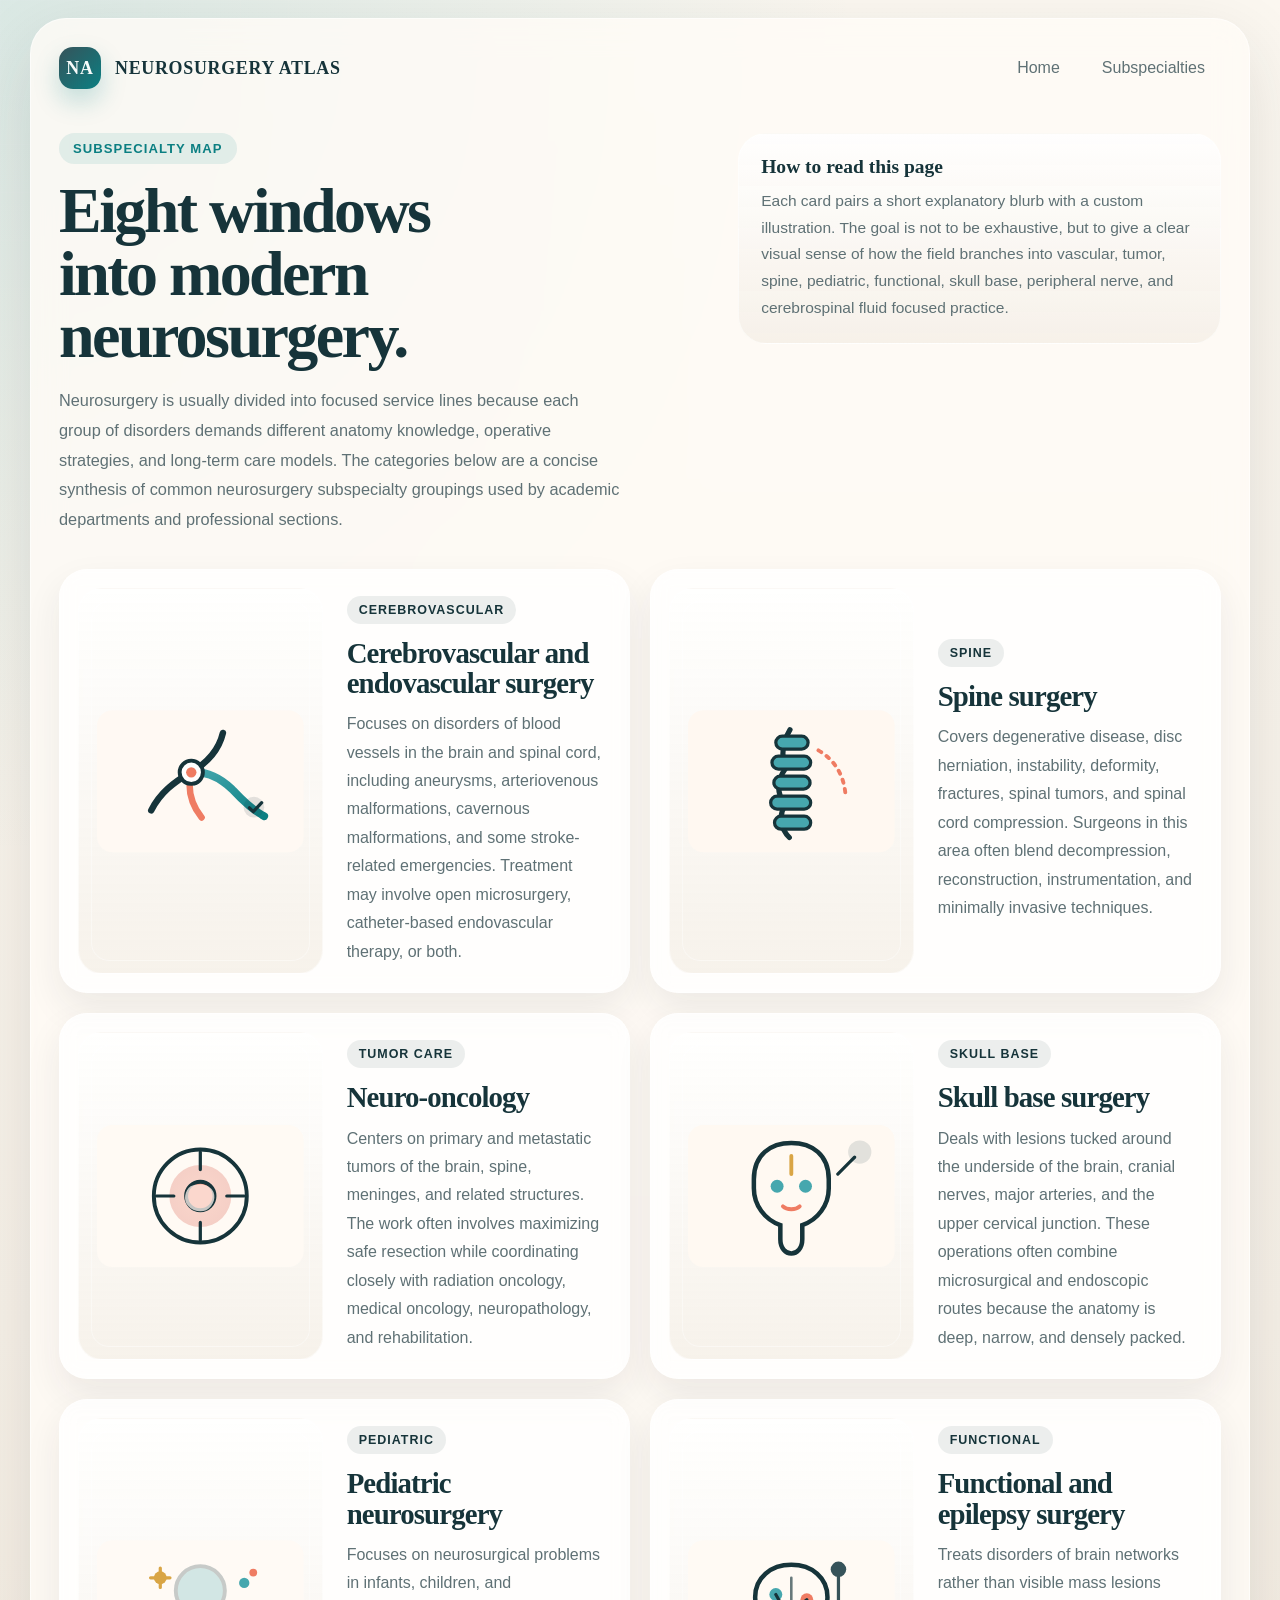
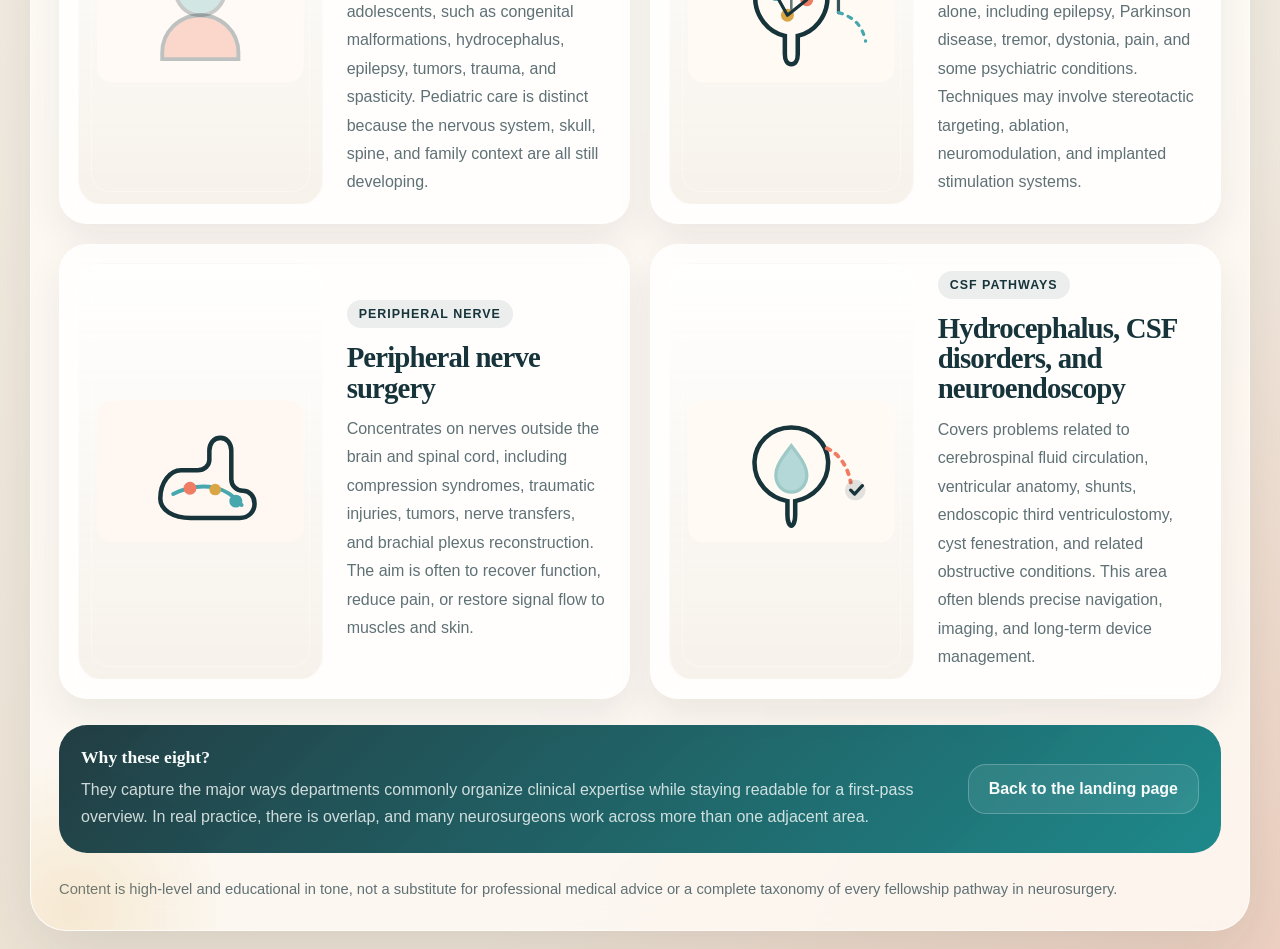
==== subspecialties.html @ a89c5b6d "Create neurosurgery landing page and subspecialty guide" ====
<!DOCTYPE html>
<html lang="en">
<head>
  <meta charset="UTF-8">
  <meta name="viewport" content="width=device-width, initial-scale=1.0">
  <title>Neurosurgery Subspecialties</title>
  <style>
    :root {
      --bg: #f6f0e7;
      --panel: rgba(255, 255, 255, 0.76);
      --panel-strong: rgba(255, 252, 246, 0.86);
      --ink: #16343a;
      --muted: #5f7175;
      --teal: #0b7f82;
      --sea: #46a7ae;
      --coral: #ef7c63;
      --gold: #d9a545;
      --sage: #8ea57b;
      --slate: #36535a;
      --line: rgba(22, 52, 58, 0.1);
      --shadow: 0 24px 70px rgba(30, 42, 44, 0.12);
      --radius: 28px;
    }

    * {
      box-sizing: border-box;
    }

    html {
      scroll-behavior: smooth;
    }

    body {
      margin: 0;
      font-family: "Avenir Next", "Segoe UI", sans-serif;
      color: var(--ink);
      background:
        radial-gradient(circle at top left, rgba(70, 167, 174, 0.18), transparent 30%),
        radial-gradient(circle at bottom right, rgba(239, 124, 99, 0.18), transparent 28%),
        linear-gradient(180deg, #fbf7f0 0%, var(--bg) 52%, #efe5d7 100%);
    }

    body::before {
      content: "";
      position: fixed;
      inset: 0;
      background:
        linear-gradient(rgba(255, 255, 255, 0.1) 1px, transparent 1px),
        linear-gradient(90deg, rgba(255, 255, 255, 0.1) 1px, transparent 1px);
      background-size: 48px 48px;
      opacity: 0.4;
      pointer-events: none;
    }

    a {
      color: inherit;
      text-decoration: none;
    }

    .shell {
      position: relative;
      width: min(1220px, calc(100% - 28px));
      margin: 18px auto;
      padding: 28px;
      border-radius: 36px;
      background: rgba(255, 252, 247, 0.8);
      border: 1px solid rgba(255, 255, 255, 0.5);
      box-shadow: var(--shadow);
      backdrop-filter: blur(16px);
      overflow: hidden;
    }

    .shell::after {
      content: "";
      position: absolute;
      inset: auto auto -140px -120px;
      width: 320px;
      height: 320px;
      border-radius: 50%;
      background: radial-gradient(circle, rgba(217, 165, 69, 0.18), transparent 68%);
      pointer-events: none;
    }

    .topbar,
    .hero,
    .grid,
    .note {
      position: relative;
      z-index: 1;
    }

    .topbar {
      display: flex;
      align-items: center;
      justify-content: space-between;
      gap: 18px;
      margin-bottom: 44px;
      flex-wrap: wrap;
    }

    .brand {
      display: inline-flex;
      align-items: center;
      gap: 14px;
      font-family: "Iowan Old Style", "Palatino Linotype", "Book Antiqua", serif;
      font-weight: 700;
      font-size: 1.12rem;
      letter-spacing: 0.04em;
      text-transform: uppercase;
    }

    .brand-mark {
      display: inline-grid;
      place-items: center;
      width: 42px;
      height: 42px;
      border-radius: 14px;
      color: #f7fbfa;
      background: linear-gradient(135deg, var(--slate), var(--teal));
      box-shadow: 0 12px 26px rgba(11, 127, 130, 0.24);
    }

    nav {
      display: flex;
      gap: 10px;
      flex-wrap: wrap;
    }

    nav a {
      padding: 10px 16px;
      border-radius: 999px;
      color: var(--muted);
      transition: transform 180ms ease, background-color 180ms ease, color 180ms ease;
    }

    nav a:hover,
    nav a:focus-visible {
      transform: translateY(-1px);
      color: var(--ink);
      background: rgba(11, 127, 130, 0.1);
    }

    .hero {
      display: grid;
      grid-template-columns: minmax(0, 1.15fr) minmax(280px, 0.85fr);
      gap: 26px;
      align-items: start;
      margin-bottom: 34px;
    }

    .eyebrow {
      display: inline-flex;
      align-items: center;
      gap: 8px;
      padding: 8px 14px;
      border-radius: 999px;
      background: rgba(11, 127, 130, 0.1);
      color: var(--teal);
      font-size: 0.82rem;
      font-weight: 700;
      letter-spacing: 0.08em;
      text-transform: uppercase;
    }

    h1 {
      margin: 16px 0 0;
      font-family: "Iowan Old Style", "Palatino Linotype", "Book Antiqua", serif;
      font-size: clamp(2.8rem, 5vw, 4.9rem);
      line-height: 0.98;
      letter-spacing: -0.04em;
      max-width: 12ch;
    }

    .hero p {
      margin: 18px 0 0;
      color: var(--muted);
      line-height: 1.82;
      font-size: 1.02rem;
      max-width: 62ch;
    }

    .hero-panel {
      padding: 22px;
      border-radius: 28px;
      background: linear-gradient(180deg, rgba(255, 255, 255, 0.82), rgba(244, 238, 229, 0.78));
      border: 1px solid rgba(255, 255, 255, 0.54);
    }

    .hero-panel strong {
      display: block;
      margin-bottom: 10px;
      font-family: "Iowan Old Style", "Palatino Linotype", "Book Antiqua", serif;
      font-size: 1.22rem;
    }

    .hero-panel p {
      margin: 0;
      color: var(--muted);
      font-size: 0.97rem;
      line-height: 1.72;
    }

    .grid {
      display: grid;
      grid-template-columns: repeat(2, minmax(0, 1fr));
      gap: 20px;
      margin-top: 24px;
    }

    .card {
      display: grid;
      grid-template-columns: minmax(210px, 0.95fr) minmax(0, 1.05fr);
      gap: 18px;
      padding: 18px;
      border-radius: var(--radius);
      background: var(--panel);
      border: 1px solid rgba(255, 255, 255, 0.54);
      box-shadow: 0 16px 36px rgba(33, 43, 45, 0.08);
      backdrop-filter: blur(10px);
      transition: transform 180ms ease, box-shadow 180ms ease;
    }

    .card:hover,
    .card:focus-within {
      transform: translateY(-4px);
      box-shadow: 0 22px 44px rgba(33, 43, 45, 0.12);
    }

    .art {
      position: relative;
      min-height: 230px;
      padding: 18px;
      border-radius: 24px;
      overflow: hidden;
      border: 1px solid rgba(255, 255, 255, 0.5);
      background: linear-gradient(180deg, rgba(255, 255, 255, 0.76), rgba(246, 241, 233, 0.92));
    }

    .art::before {
      content: "";
      position: absolute;
      inset: 12px;
      border-radius: 18px;
      border: 1px solid rgba(255, 255, 255, 0.4);
      pointer-events: none;
    }

    .art svg {
      width: 100%;
      height: 100%;
      display: block;
    }

    .copy {
      display: flex;
      flex-direction: column;
      justify-content: center;
      padding: 8px 6px;
    }

    .kicker {
      display: inline-flex;
      align-items: center;
      width: fit-content;
      padding: 7px 12px;
      border-radius: 999px;
      background: rgba(22, 52, 58, 0.08);
      color: var(--ink);
      font-size: 0.78rem;
      font-weight: 700;
      letter-spacing: 0.08em;
      text-transform: uppercase;
    }

    .copy h2 {
      margin: 14px 0 12px;
      font-family: "Iowan Old Style", "Palatino Linotype", "Book Antiqua", serif;
      font-size: 1.8rem;
      line-height: 1.05;
      letter-spacing: -0.03em;
    }

    .copy p {
      margin: 0;
      color: var(--muted);
      line-height: 1.78;
    }

    .note {
      display: grid;
      grid-template-columns: minmax(0, 1.2fr) auto;
      gap: 18px;
      align-items: center;
      margin-top: 26px;
      padding: 22px;
      border-radius: 28px;
      background: linear-gradient(135deg, rgba(22, 52, 58, 0.95), rgba(11, 127, 130, 0.92));
      color: #f7fbfa;
    }

    .note strong {
      display: block;
      margin-bottom: 8px;
      font-size: 1.1rem;
      font-family: "Iowan Old Style", "Palatino Linotype", "Book Antiqua", serif;
    }

    .note p {
      margin: 0;
      color: rgba(247, 251, 250, 0.82);
      line-height: 1.72;
    }

    .button {
      display: inline-flex;
      align-items: center;
      justify-content: center;
      min-height: 50px;
      padding: 14px 20px;
      border-radius: 18px;
      border: 1px solid rgba(247, 251, 250, 0.24);
      background: rgba(255, 255, 255, 0.08);
      color: #f7fbfa;
      font-weight: 700;
      transition: transform 180ms ease, background-color 180ms ease;
    }

    .button:hover,
    .button:focus-visible {
      transform: translateY(-2px);
      background: rgba(255, 255, 255, 0.12);
    }

    footer {
      margin-top: 24px;
      color: var(--muted);
      font-size: 0.92rem;
      line-height: 1.7;
    }

    @media (max-width: 1024px) {
      .hero,
      .note,
      .grid {
        grid-template-columns: 1fr;
      }
    }

    @media (max-width: 760px) {
      .shell {
        width: min(100% - 16px, 100%);
        margin: 8px auto;
        padding: 18px;
        border-radius: 28px;
      }

      .card {
        grid-template-columns: 1fr;
      }

      h1 {
        max-width: none;
      }

      .art {
        min-height: 210px;
      }
    }
  </style>
</head>
<body>
  <div class="shell">
    <header class="topbar">
      <a class="brand" href="index.html">
        <span class="brand-mark">NA</span>
        <span>Neurosurgery Atlas</span>
      </a>
      <nav aria-label="Primary">
        <a href="index.html">Home</a>
        <a href="#grid">Subspecialties</a>
      </nav>
    </header>

    <main>
      <section class="hero">
        <div>
          <span class="eyebrow">Subspecialty map</span>
          <h1>Eight windows into modern neurosurgery.</h1>
          <p>
            Neurosurgery is usually divided into focused service lines because each group of disorders demands
            different anatomy knowledge, operative strategies, and long-term care models. The categories below are
            a concise synthesis of common neurosurgery subspecialty groupings used by academic departments and
            professional sections.
          </p>
        </div>
        <aside class="hero-panel">
          <strong>How to read this page</strong>
          <p>
            Each card pairs a short explanatory blurb with a custom illustration. The goal is not to be exhaustive,
            but to give a clear visual sense of how the field branches into vascular, tumor, spine, pediatric,
            functional, skull base, peripheral nerve, and cerebrospinal fluid focused practice.
          </p>
        </aside>
      </section>

      <section id="grid" class="grid" aria-label="Neurosurgery subspecialties">
        <article class="card">
          <div class="art">
            <svg viewBox="0 0 320 220" role="img" aria-label="Illustration for cerebrovascular and endovascular neurosurgery">
              <defs>
                <linearGradient id="vascularGlow" x1="0%" y1="0%" x2="100%" y2="100%">
                  <stop offset="0%" stop-color="#46a7ae" />
                  <stop offset="100%" stop-color="#0b7f82" />
                </linearGradient>
              </defs>
              <rect x="0" y="0" width="320" height="220" rx="24" fill="#fff9f3" />
              <path d="M84 155C98 127 120 111 145 96C175 79 190 56 195 35" fill="none" stroke="#16343a" stroke-width="10" stroke-linecap="round" />
              <path d="M145 96C167 94 190 103 211 124C224 138 240 154 259 164" fill="none" stroke="url(#vascularGlow)" stroke-width="12" stroke-linecap="round" />
              <path d="M145 96C140 123 145 145 162 166" fill="none" stroke="#ef7c63" stroke-width="10" stroke-linecap="round" />
              <circle cx="146" cy="96" r="18" fill="#fff" stroke="#16343a" stroke-width="6" />
              <circle cx="146" cy="96" r="8" fill="#ef7c63" />
              <circle cx="243" cy="150" r="16" fill="#16343a" opacity="0.12" />
              <path d="M236 151L242 157L255 143" fill="none" stroke="#16343a" stroke-width="5" stroke-linecap="round" stroke-linejoin="round" />
            </svg>
          </div>
          <div class="copy">
            <span class="kicker">Cerebrovascular</span>
            <h2>Cerebrovascular and endovascular surgery</h2>
            <p>
              Focuses on disorders of blood vessels in the brain and spinal cord, including aneurysms,
              arteriovenous malformations, cavernous malformations, and some stroke-related emergencies.
              Treatment may involve open microsurgery, catheter-based endovascular therapy, or both.
            </p>
          </div>
        </article>

        <article class="card">
          <div class="art">
            <svg viewBox="0 0 320 220" role="img" aria-label="Illustration for spine surgery">
              <rect x="0" y="0" width="320" height="220" rx="24" fill="#fff8f1" />
              <path d="M158 30C146 50 144 70 151 90C138 108 137 128 150 147C140 164 143 183 157 197" fill="none" stroke="#16343a" stroke-width="8" stroke-linecap="round" />
              <g fill="#46a7ae" stroke="#16343a" stroke-width="5">
                <rect x="136" y="40" width="50" height="20" rx="10" />
                <rect x="130" y="71" width="60" height="20" rx="10" />
                <rect x="133" y="102" width="56" height="20" rx="10" />
                <rect x="128" y="133" width="62" height="20" rx="10" />
                <rect x="134" y="164" width="56" height="20" rx="10" />
              </g>
              <path d="M202 62C228 77 242 102 244 132" fill="none" stroke="#ef7c63" stroke-width="6" stroke-linecap="round" stroke-dasharray="5 10" />
            </svg>
          </div>
          <div class="copy">
            <span class="kicker">Spine</span>
            <h2>Spine surgery</h2>
            <p>
              Covers degenerative disease, disc herniation, instability, deformity, fractures, spinal tumors,
              and spinal cord compression. Surgeons in this area often blend decompression, reconstruction,
              instrumentation, and minimally invasive techniques.
            </p>
          </div>
        </article>

        <article class="card">
          <div class="art">
            <svg viewBox="0 0 320 220" role="img" aria-label="Illustration for neuro-oncology">
              <defs>
                <radialGradient id="tumorGlow" cx="50%" cy="50%" r="55%">
                  <stop offset="0%" stop-color="#ef7c63" />
                  <stop offset="100%" stop-color="#d95e4e" />
                </radialGradient>
              </defs>
              <rect x="0" y="0" width="320" height="220" rx="24" fill="#fffaf4" />
              <circle cx="160" cy="110" r="72" fill="none" stroke="#16343a" stroke-width="6" />
              <circle cx="160" cy="110" r="48" fill="url(#tumorGlow)" opacity="0.28" />
              <path d="M160 42V69M160 151V178M92 110H119M201 110H228" stroke="#16343a" stroke-width="5" stroke-linecap="round" />
              <circle cx="160" cy="110" r="22" fill="#ef7c63" stroke="#16343a" stroke-width="6" />
              <path d="M145 95C155 90 170 90 178 100C186 110 181 126 169 132C160 136 148 133 141 125C133 117 136 101 145 95Z" fill="#fff6f1" opacity="0.75" />
            </svg>
          </div>
          <div class="copy">
            <span class="kicker">Tumor care</span>
            <h2>Neuro-oncology</h2>
            <p>
              Centers on primary and metastatic tumors of the brain, spine, meninges, and related structures.
              The work often involves maximizing safe resection while coordinating closely with radiation
              oncology, medical oncology, neuropathology, and rehabilitation.
            </p>
          </div>
        </article>

        <article class="card">
          <div class="art">
            <svg viewBox="0 0 320 220" role="img" aria-label="Illustration for skull base surgery">
              <rect x="0" y="0" width="320" height="220" rx="24" fill="#fff9f2" />
              <path d="M102 84C102 46 128 28 160 28C192 28 218 46 218 84V98C218 124 201 147 177 155V177C177 191 169 199 160 199C151 199 143 191 143 177V155C119 147 102 124 102 98V84Z" fill="none" stroke="#16343a" stroke-width="7" />
              <circle cx="138" cy="95" r="10" fill="#46a7ae" />
              <circle cx="182" cy="95" r="10" fill="#46a7ae" />
              <path d="M147 126C153 132 167 132 173 126" fill="none" stroke="#ef7c63" stroke-width="6" stroke-linecap="round" />
              <path d="M160 48V76" stroke="#d9a545" stroke-width="6" stroke-linecap="round" />
              <path d="M232 76L258 50" stroke="#16343a" stroke-width="5" stroke-linecap="round" />
              <circle cx="266" cy="42" r="18" fill="#16343a" opacity="0.12" />
            </svg>
          </div>
          <div class="copy">
            <span class="kicker">Skull base</span>
            <h2>Skull base surgery</h2>
            <p>
              Deals with lesions tucked around the underside of the brain, cranial nerves, major arteries,
              and the upper cervical junction. These operations often combine microsurgical and endoscopic
              routes because the anatomy is deep, narrow, and densely packed.
            </p>
          </div>
        </article>

        <article class="card">
          <div class="art">
            <svg viewBox="0 0 320 220" role="img" aria-label="Illustration for pediatric neurosurgery">
              <rect x="0" y="0" width="320" height="220" rx="24" fill="#fffaf5" />
              <circle cx="160" cy="78" r="38" fill="#46a7ae" opacity="0.24" stroke="#16343a" stroke-width="6" />
              <path d="M160 116C127 116 101 142 101 174V184H219V174C219 142 193 116 160 116Z" fill="#ef7c63" opacity="0.28" stroke="#16343a" stroke-width="6" />
              <circle cx="98" cy="58" r="10" fill="#d9a545" />
              <path d="M98 43V73M83 58H113" stroke="#d9a545" stroke-width="5" stroke-linecap="round" />
              <circle cx="228" cy="66" r="8" fill="#46a7ae" />
              <circle cx="242" cy="50" r="6" fill="#ef7c63" />
            </svg>
          </div>
          <div class="copy">
            <span class="kicker">Pediatric</span>
            <h2>Pediatric neurosurgery</h2>
            <p>
              Focuses on neurosurgical problems in infants, children, and adolescents, such as congenital
              malformations, hydrocephalus, epilepsy, tumors, trauma, and spasticity. Pediatric care is distinct
              because the nervous system, skull, spine, and family context are all still developing.
            </p>
          </div>
        </article>

        <article class="card">
          <div class="art">
            <svg viewBox="0 0 320 220" role="img" aria-label="Illustration for functional and epilepsy surgery">
              <rect x="0" y="0" width="320" height="220" rx="24" fill="#fffaf4" />
              <path d="M104 88C104 58 128 38 160 38C192 38 216 58 216 88C216 118 196 142 170 148V176C170 186 166 192 160 192C154 192 150 186 150 176V148C124 142 104 118 104 88Z" fill="none" stroke="#16343a" stroke-width="7" />
              <path d="M160 58V118" stroke="#16343a" stroke-width="4" stroke-linecap="round" opacity="0.65" />
              <circle cx="136" cy="84" r="10" fill="#46a7ae" />
              <circle cx="184" cy="92" r="10" fill="#ef7c63" />
              <circle cx="154" cy="116" r="10" fill="#d9a545" />
              <path d="M136 84L154 116L184 92" fill="none" stroke="#16343a" stroke-width="5" stroke-linecap="round" stroke-linejoin="round" />
              <path d="M233 53V112" stroke="#36535a" stroke-width="5" stroke-linecap="round" />
              <circle cx="233" cy="45" r="12" fill="#36535a" />
              <path d="M233 112C256 118 270 132 275 156" fill="none" stroke="#46a7ae" stroke-width="5" stroke-linecap="round" stroke-dasharray="6 10" />
            </svg>
          </div>
          <div class="copy">
            <span class="kicker">Functional</span>
            <h2>Functional and epilepsy surgery</h2>
            <p>
              Treats disorders of brain networks rather than visible mass lesions alone, including epilepsy,
              Parkinson disease, tremor, dystonia, pain, and some psychiatric conditions. Techniques may involve
              stereotactic targeting, ablation, neuromodulation, and implanted stimulation systems.
            </p>
          </div>
        </article>

        <article class="card">
          <div class="art">
            <svg viewBox="0 0 320 220" role="img" aria-label="Illustration for peripheral nerve surgery">
              <rect x="0" y="0" width="320" height="220" rx="24" fill="#fff8f2" />
              <path d="M98 152C98 126 114 108 130 108H156C166 108 174 101 174 92V78C174 66 181 58 191 58C201 58 208 66 208 78V122C208 132 216 140 226 140C236 140 244 148 244 160C244 172 235 182 221 182H145C118 182 98 170 98 152Z" fill="none" stroke="#16343a" stroke-width="7" />
              <path d="M118 145C140 134 161 131 182 135C196 138 212 147 224 162" fill="none" stroke="#46a7ae" stroke-width="6" stroke-linecap="round" />
              <circle cx="144" cy="136" r="10" fill="#ef7c63" />
              <circle cx="183" cy="138" r="9" fill="#d9a545" />
              <circle cx="215" cy="156" r="10" fill="#46a7ae" />
            </svg>
          </div>
          <div class="copy">
            <span class="kicker">Peripheral nerve</span>
            <h2>Peripheral nerve surgery</h2>
            <p>
              Concentrates on nerves outside the brain and spinal cord, including compression syndromes,
              traumatic injuries, tumors, nerve transfers, and brachial plexus reconstruction. The aim is often
              to recover function, reduce pain, or restore signal flow to muscles and skin.
            </p>
          </div>
        </article>

        <article class="card">
          <div class="art">
            <svg viewBox="0 0 320 220" role="img" aria-label="Illustration for hydrocephalus, cerebrospinal fluid, and neuroendoscopy">
              <rect x="0" y="0" width="320" height="220" rx="24" fill="#fffaf4" />
              <path d="M160 42C192 42 217 66 217 97C217 128 194 150 166 156V178C166 188 163 194 160 194C157 194 154 188 154 178V156C126 150 103 128 103 97C103 66 128 42 160 42Z" fill="none" stroke="#16343a" stroke-width="7" />
              <path d="M160 70C172 86 184 100 184 116C184 131 173 142 160 142C147 142 136 131 136 116C136 100 148 86 160 70Z" fill="#46a7ae" opacity="0.4" stroke="#0b7f82" stroke-width="5" />
              <path d="M215 74C234 83 247 101 252 127" fill="none" stroke="#ef7c63" stroke-width="6" stroke-linecap="round" stroke-dasharray="6 10" />
              <circle cx="259" cy="139" r="16" fill="#16343a" opacity="0.12" />
              <path d="M252 139L258 145L270 132" fill="none" stroke="#16343a" stroke-width="5" stroke-linecap="round" stroke-linejoin="round" />
            </svg>
          </div>
          <div class="copy">
            <span class="kicker">CSF pathways</span>
            <h2>Hydrocephalus, CSF disorders, and neuroendoscopy</h2>
            <p>
              Covers problems related to cerebrospinal fluid circulation, ventricular anatomy, shunts, endoscopic
              third ventriculostomy, cyst fenestration, and related obstructive conditions. This area often blends
              precise navigation, imaging, and long-term device management.
            </p>
          </div>
        </article>
      </section>

      <section class="note">
        <div>
          <strong>Why these eight?</strong>
          <p>
            They capture the major ways departments commonly organize clinical expertise while staying readable
            for a first-pass overview. In real practice, there is overlap, and many neurosurgeons work across more
            than one adjacent area.
          </p>
        </div>
        <a class="button" href="index.html">Back to the landing page</a>
      </section>
    </main>

    <footer>
      Content is high-level and educational in tone, not a substitute for professional medical advice or a complete
      taxonomy of every fellowship pathway in neurosurgery.
    </footer>
  </div>
</body>
</html>
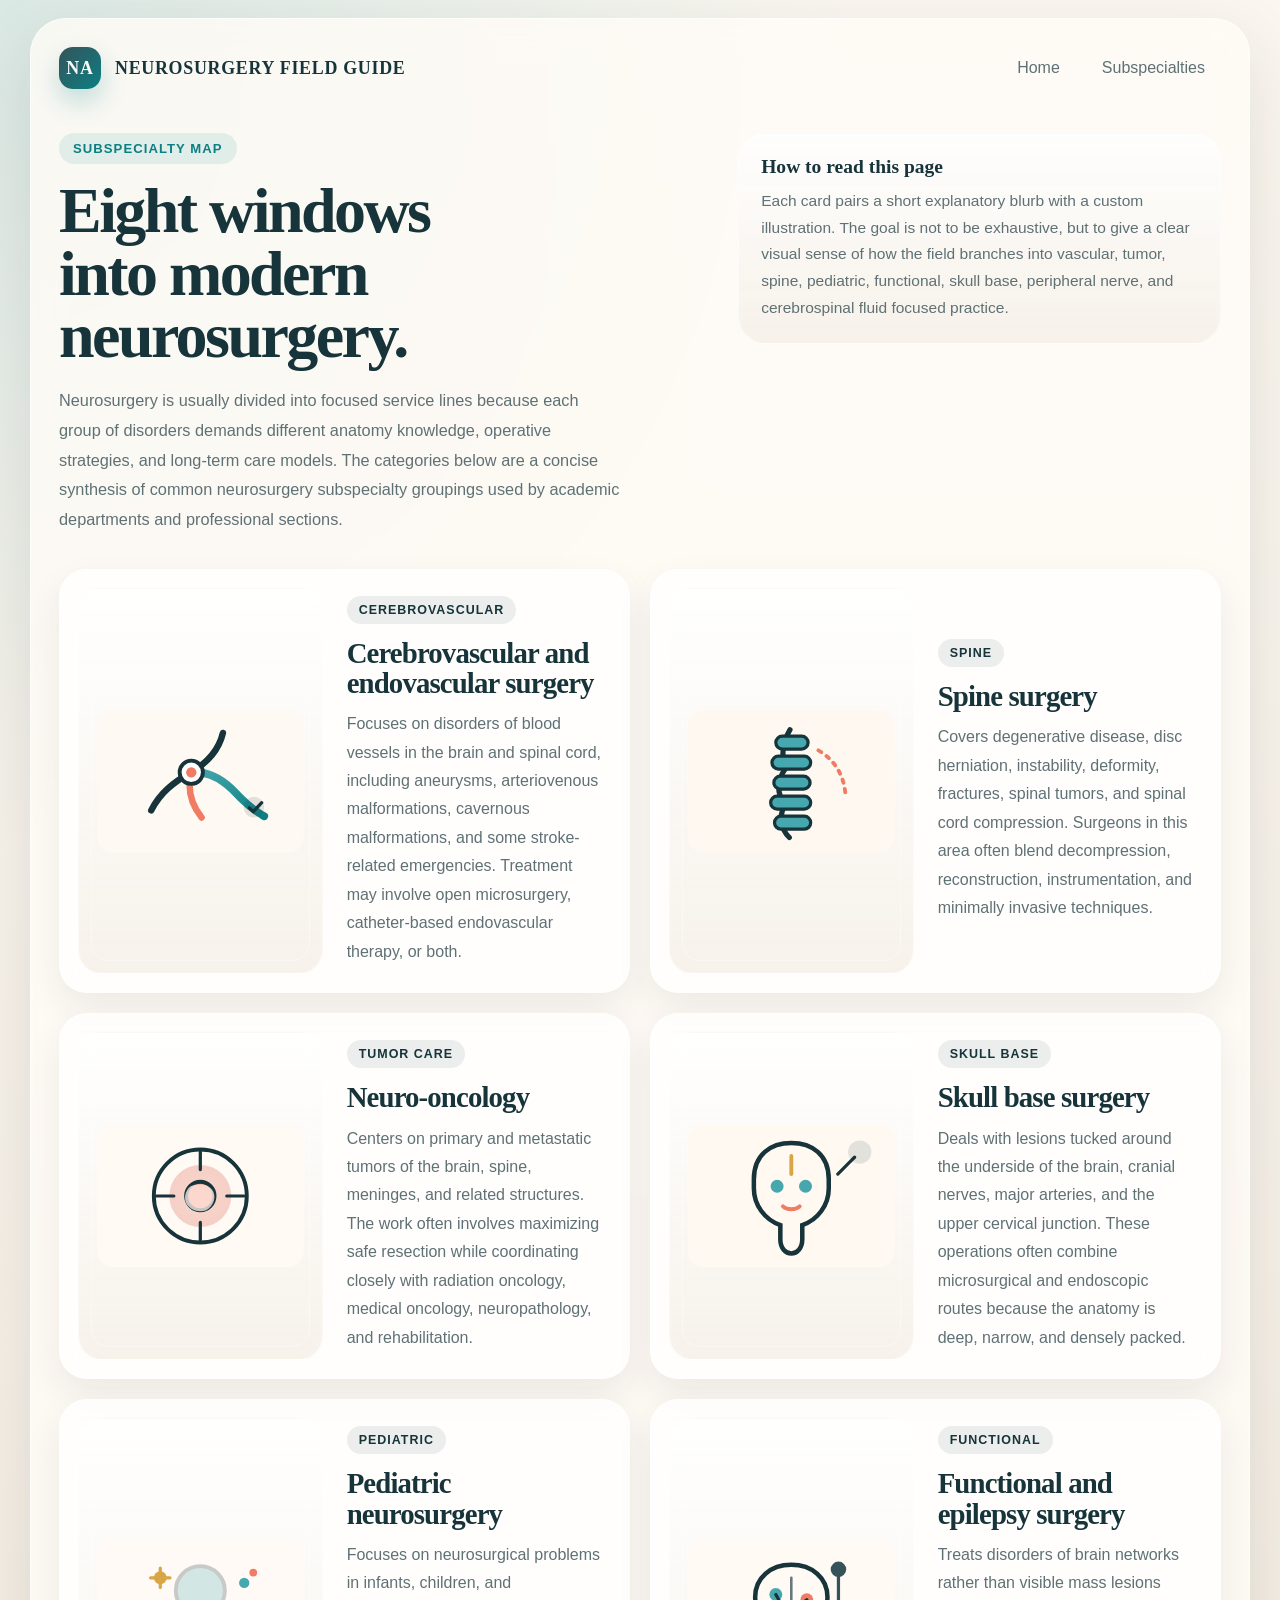
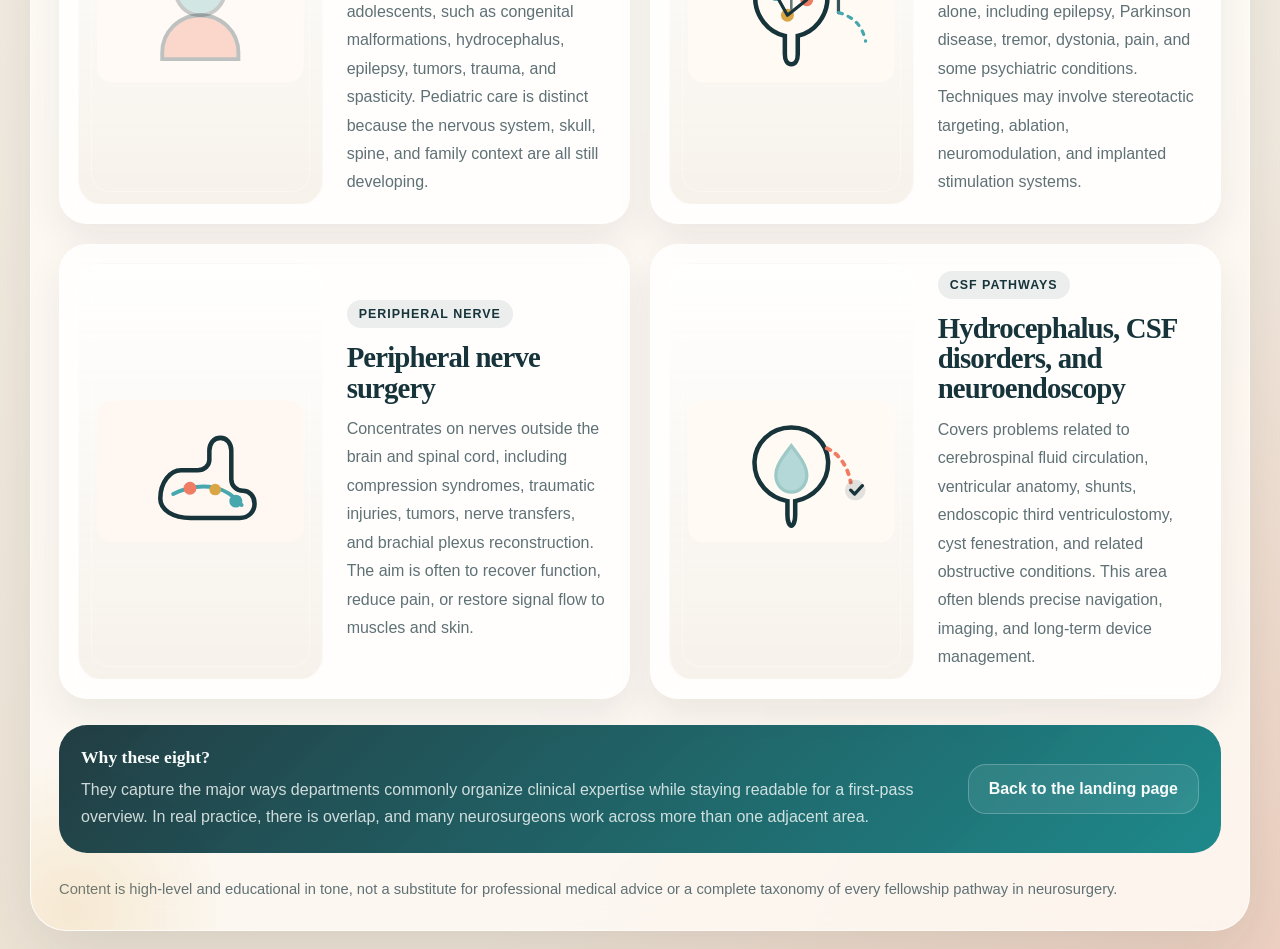
==== commit 318a4f04: "Rename site to Neurosurgery Field Guide" ====
--- a/subspecialties.html
+++ b/subspecialties.html
@@ -3,7 +3,7 @@
 <head>
   <meta charset="UTF-8">
   <meta name="viewport" content="width=device-width, initial-scale=1.0">
-  <title>Neurosurgery Subspecialties</title>
+  <title>Neurosurgery Subspecialties | Neurosurgery Field Guide</title>
   <style>
     :root {
       --bg: #f6f0e7;
@@ -373,7 +373,7 @@
     <header class="topbar">
       <a class="brand" href="index.html">
         <span class="brand-mark">NA</span>
-        <span>Neurosurgery Atlas</span>
+        <span>Neurosurgery Field Guide</span>
       </a>
       <nav aria-label="Primary">
         <a href="index.html">Home</a>
